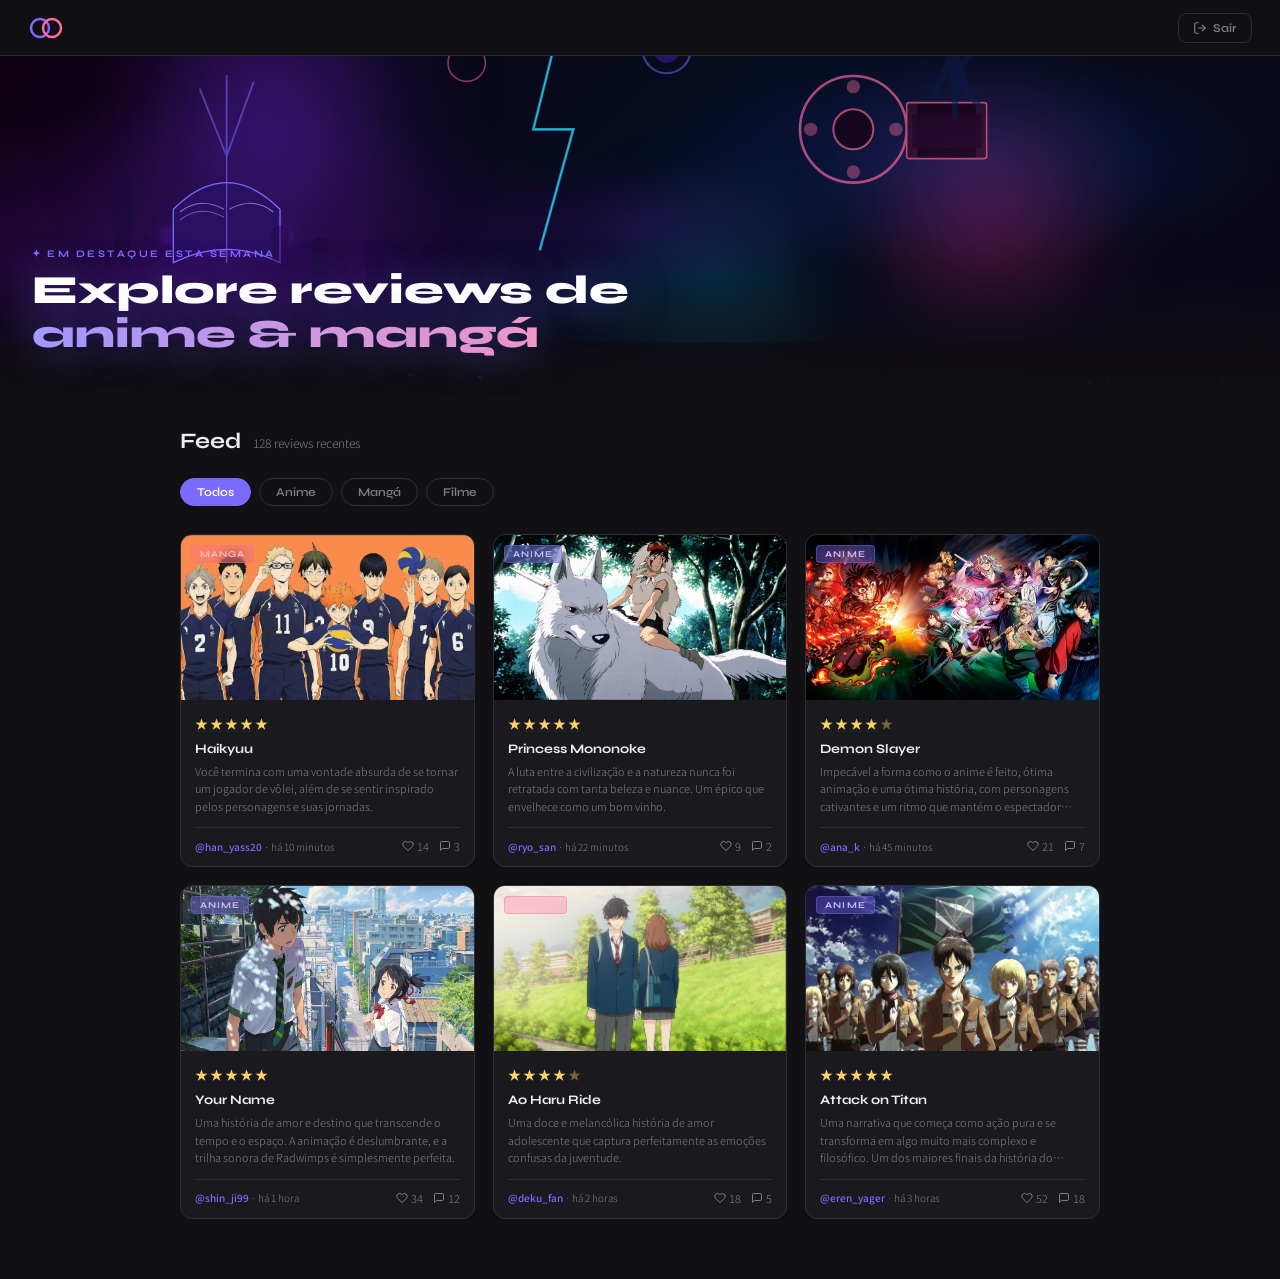
==== index.html @ ebff8fe6 "ajustes na tela home faltando" ====
<!DOCTYPE html>
<html lang="pt-BR">
<head>
  <meta charset="UTF-8">
  <meta name="viewport" content="width=device-width, initial-scale=1.0">
  <title>AniReview — Home</title>
  <link rel="preconnect" href="https://fonts.googleapis.com">
  <link rel="stylesheet" href="https://fonts.googleapis.com/css2?family=Syne:wght@400;600;700;800&family=Noto+Sans+JP:wght@300;400;500&display=swap">
  <link rel="stylesheet" href="styles/index.css">
</head>
<body>

<!-- ══ NAVBAR ══ -->
<nav>
  <a href="index.html" class="nav-logo">
    <!-- Logo inline: dois círculos estilizados -->
    <svg class="logo-icon" viewBox="0 0 36 36" fill="none" xmlns="http://www.w3.org/2000/svg">
      <circle cx="12" cy="18" r="9" stroke="#7c6aff" stroke-width="2.5"/>
      <circle cx="24" cy="18" r="9" stroke="#ff6a9b" stroke-width="2.5"/>
    </svg>
  </a>

  <ul class="nav-links">
    <!-- <li><a href="index.html" class="active">Feed</a></li> -->
    <!-- <li><a href="#">Explorar</a></li>
    <li><a href="#">Rankings</a></li>
    <li><a href="#">Listas</a></li> -->
  </ul>

  <div class="nav-actions">
    <button class="btn-logout" onclick="location.href='login.html'">
      <svg width="14" height="14" viewBox="0 0 24 24" fill="none" stroke="currentColor" stroke-width="2" stroke-linecap="round" stroke-linejoin="round">
        <path d="M9 21H5a2 2 0 0 1-2-2V5a2 2 0 0 1 2-2h4"/>
        <polyline points="16 17 21 12 16 7"/>
        <line x1="21" y1="12" x2="9" y2="12"/>
      </svg>
      Sair
    </button>
  </div>
</nav>

<!-- ══ HERO ══ -->
<section class="hero">
  <div class="hero-bg"></div>

  <!-- Orbes de luz -->
  <div class="hero-orb hero-orb-1"></div>
  <div class="hero-orb hero-orb-2"></div>
  <div class="hero-orb hero-orb-3"></div>

  <!-- Partículas geradas via JS -->
  <div class="hero-particles" id="particles"></div>

  <!-- Cena SVG com silhuetas -->
  <div class="hero-scene">
    <svg viewBox="0 0 960 340" xmlns="http://www.w3.org/2000/svg" preserveAspectRatio="xMidYMax slice">
      <!-- Chão -->
      <rect x="0" y="300" width="960" height="40" fill="#0d0010" opacity="0.6"/>

      <!-- Silhuetas de personagens (simplified) -->
      <!-- Personagem 1 - esquerda -->
      <g opacity="0.6" transform="translate(80, 180)">
        <ellipse cx="12" cy="0" rx="8" ry="10" fill="#1a0a3a"/>
        <rect x="5" y="10" width="14" height="30" rx="3" fill="#1a0a3a"/>
        <rect x="3" y="13" width="6" height="22" rx="2" fill="#1a0a3a"/>
        <rect x="15" y="13" width="6" height="22" rx="2" fill="#1a0a3a"/>
        <rect x="6" y="40" width="7" height="20" rx="2" fill="#1a0a3a"/>
        <rect x="11" y="40" width="7" height="20" rx="2" fill="#1a0a3a"/>
      </g>

      <!-- Livro aberto com aura -->
      <g transform="translate(130, 140)">
        <ellipse cx="40" cy="80" rx="50" ry="15" fill="#7c2bff" opacity="0.15" filter="url(#glow)"/>
        <path d="M0 60 Q40 20 80 60 L80 100 Q40 80 0 100 Z" fill="#2a1060" stroke="#7c6aff" stroke-width="1"/>
        <path d="M40 20 L40 100" stroke="#7c6aff" stroke-width="1" opacity="0.6"/>
        <!-- Páginas -->
        <path d="M5 62 Q20 50 38 60" stroke="#a89fff" stroke-width="0.8" fill="none" opacity="0.7"/>
        <path d="M5 68 Q20 56 38 66" stroke="#a89fff" stroke-width="0.8" fill="none" opacity="0.5"/>
        <path d="M75 62 Q60 50 42 60" stroke="#a89fff" stroke-width="0.8" fill="none" opacity="0.7"/>
        <!-- Aura do livro -->
        <path d="M40 20 L20 -30 M40 20 L60 -35 M40 20 L40 -40" stroke="#7c6aff" stroke-width="1.5" opacity="0.5" stroke-linecap="round"/>
      </g>

      <!-- Relâmpago no centro -->
      <polyline points="420,60 400,140 430,140 405,230" stroke="#00d4ff" stroke-width="2" fill="none" opacity="0.7" stroke-linecap="round"/>
      <polyline points="420,60 400,140 430,140 405,230" stroke="#fff" stroke-width="0.5" fill="none" opacity="0.4" stroke-linecap="round"/>

      <!-- Rolo de filme -->
      <g transform="translate(600, 100)" opacity="0.65">
        <circle cx="40" cy="40" r="40" fill="none" stroke="#ff6a9b" stroke-width="2"/>
        <circle cx="40" cy="40" r="15" fill="#1a0010" stroke="#ff6a9b" stroke-width="1.5"/>
        <circle cx="40" cy="8" r="5" fill="#ff6a9b" opacity="0.6"/>
        <circle cx="40" cy="72" r="5" fill="#ff6a9b" opacity="0.6"/>
        <circle cx="8" cy="40" r="5" fill="#ff6a9b" opacity="0.6"/>
        <circle cx="72" cy="40" r="5" fill="#ff6a9b" opacity="0.6"/>
        <!-- Tira de filme -->
        <rect x="80" y="20" width="60" height="42" rx="2" fill="#1a0010" stroke="#ff6a9b" stroke-width="1.2"/>
        <rect x="80" y="20" width="8" height="42" fill="#ff6a9b" opacity="0.15"/>
        <rect x="132" y="20" width="8" height="42" fill="#ff6a9b" opacity="0.15"/>
        <rect x="84" y="28" width="52" height="26" rx="1" fill="#2a0020" opacity="0.8"/>
      </g>

      <!-- Esferas flutuantes -->
      <circle cx="500" cy="80" r="18" fill="none" stroke="#7c6aff" stroke-width="1.5" opacity="0.5"/>
      <circle cx="500" cy="80" r="10" fill="#7c2bff" opacity="0.3"/>
      <circle cx="560" cy="50" r="10" fill="none" stroke="#00d4ff" stroke-width="1" opacity="0.6"/>
      <circle cx="350" cy="90" r="14" fill="none" stroke="#ff6a9b" stroke-width="1.2" opacity="0.5"/>

      <!-- Personagem pulando (direita) -->
      <g opacity="0.55" transform="translate(700, 80) rotate(-15)">
        <ellipse cx="12" cy="0" rx="7" ry="8" fill="#0a1a4a"/>
        <rect x="6" y="8" width="12" height="26" rx="3" fill="#0a1a4a"/>
        <path d="M6 16 L-6 30" stroke="#0a1a4a" stroke-width="5" stroke-linecap="round"/>
        <path d="M18 16 L28 10" stroke="#0a1a4a" stroke-width="5" stroke-linecap="round"/>
        <path d="M8 34 L2 54" stroke="#0a1a4a" stroke-width="5" stroke-linecap="round"/>
        <path d="M16 34 L22 50" stroke="#0a1a4a" stroke-width="5" stroke-linecap="round"/>
      </g>

      <!-- Grupo silhuetas chão (esquerda) -->
      <g opacity="0.5" transform="translate(200, 220)">
        <!-- 4 figuras pequenas -->
        <g transform="translate(0,0)">
          <circle cx="10" cy="0" r="8" fill="#2a0a4a"/>
          <rect x="4" y="8" width="12" height="28" rx="3" fill="#2a0a4a"/>
          <rect x="5" y="36" width="5" height="18" rx="2" fill="#2a0a4a"/>
          <rect x="10" y="36" width="5" height="18" rx="2" fill="#2a0a4a"/>
        </g>
        <g transform="translate(30, 8)">
          <circle cx="10" cy="0" r="7" fill="#1a0a3a"/>
          <rect x="4" y="7" width="11" height="24" rx="3" fill="#1a0a3a"/>
          <rect x="5" y="31" width="4" height="16" rx="2" fill="#1a0a3a"/>
          <rect x="10" y="31" width="4" height="16" rx="2" fill="#1a0a3a"/>
        </g>
        <g transform="translate(58, -4)">
          <circle cx="10" cy="0" r="9" fill="#2a0a4a"/>
          <rect x="3" y="9" width="14" height="30" rx="3" fill="#2a0a4a"/>
          <rect x="5" y="39" width="5" height="18" rx="2" fill="#2a0a4a"/>
          <rect x="10" y="39" width="5" height="18" rx="2" fill="#2a0a4a"/>
        </g>
        <g transform="translate(90, 6)">
          <circle cx="9" cy="0" r="7" fill="#1a0a3a"/>
          <rect x="3" y="7" width="11" height="24" rx="3" fill="#1a0a3a"/>
          <rect x="4" y="31" width="4" height="15" rx="2" fill="#1a0a3a"/>
          <rect x="9" y="31" width="4" height="15" rx="2" fill="#1a0a3a"/>
        </g>
      </g>

      <!-- Filtros SVG -->
      <defs>
        <filter id="glow" x="-50%" y="-50%" width="200%" height="200%">
          <feGaussianBlur stdDeviation="8" result="blur"/>
          <feMerge><feMergeNode in="blur"/><feMergeNode in="SourceGraphic"/></feMerge>
        </filter>
      </defs>
    </svg>
  </div>

  <!-- Texto hero -->
  <div class="hero-content">
    <p class="hero-eyebrow">✦ Em destaque esta semana</p>
    <h2 class="hero-title">Explore reviews de<br><span>anime & mangá</span></h2>
  </div>
</section>

<!-- ══ MAIN ══ -->
<main>
  <div class="section-header">
    <h2 class="section-title">Feed</h2>
    <span class="section-count">128 reviews recentes</span>
  </div>

  <div class="filters">
    <button class="filter-btn active" data-filter="all">Todos</button>
    <button class="filter-btn" data-filter="anime">Anime</button>
    <button class="filter-btn" data-filter="manga">Mangá</button>
    <button class="filter-btn" data-filter="filme">Filme</button>
  </div>

  <div class="feed-grid" id="feed-grid">
    <!-- Cards gerados via JS -->
  </div>
</main>

<script>
  /* ── Partículas no hero ── */
  const container = document.getElementById('particles');
  for (let i = 0; i < 30; i++) {
    const p = document.createElement('div');
    p.className = 'particle';
    p.style.cssText = `
      left: ${Math.random() * 100}%;
      bottom: ${Math.random() * 20}px;
      animation-duration: ${4 + Math.random() * 8}s;
      animation-delay: ${Math.random() * 6}s;
      opacity: ${0.3 + Math.random() * 0.5};
      width: ${1 + Math.random() * 2}px;
      height: ${1 + Math.random() * 2}px;
    `;
    container.appendChild(p);
  }

  /* ── Dados mockados ── */
  const reviews = [
    {
      title: "Haikyuu",
      badge: "manga",
      stars: 5,
      excerpt: "Você termina com uma vontade absurda de se tornar um jogador de vôlei, além de se sentir inspirado pelos personagens e suas jornadas.",
      user: "@han_yass20",
      time: "há 10 minutos",
      likes: 14,
      comments: 3,
      img: "./images/haikyuu.jpg"
    },
    {
      title: "Princess Mononoke",
      badge: "anime",
      stars: 5,
      excerpt: "A luta entre a civilização e a natureza nunca foi retratada com tanta beleza e nuance. Um épico que envelhece como um bom vinho.",
      user: "@ryo_san",
      time: "há 22 minutos",
      likes: 9,
      comments: 2,
      img: "./images/princesa.jpg"
    },
    {
      title: "Demon Slayer",
      badge: "anime",
      stars: 4,
      excerpt: "Impecável a forma como o anime é feito, ótima animação e uma ótima história, com personagens cativantes e um ritmo que mantém o espectador preso do início ao fim.",
      user: "@ana_k",
      time: "há 45 minutos",
      likes: 21,
      comments: 7,
      img: "./images/demon_slayer.jpg"
    },
    {
      title: "Your Name",
      badge: "anime",
      stars: 5,
      excerpt: "Uma história de amor e destino que transcende o tempo e o espaço. A animação é deslumbrante, e a trilha sonora de Radwimps é simplesmente perfeita.",
      user: "@shin_ji99",
      time: "há 1 hora",
      likes: 34,
      comments: 12,
      img: "./images/you_name.jpg"
    },
    {
      title: "Ao Haru Ride",
      badge: "manga",
      stars: 4,
      excerpt: "Uma doce e melancólica história de amor adolescente que captura perfeitamente as emoções confusas da juventude.",
      user: "@deku_fan",
      time: "há 2 horas",
      likes: 18,
      comments: 5,
      img: "./images/haru_ride.jpg"
    },
    {
      title: "Attack on Titan",
      badge: "anime",
      stars: 5,
      excerpt: "Uma narrativa que começa como ação pura e se transforma em algo muito mais complexo e filosófico. Um dos maiores finais da história do anime.",
      user: "@eren_yager",
      time: "há 3 horas",
      likes: 52,
      comments: 18,
      img: "./images/aot.jpg"
    }
  ];

  /* ── Renderizar cards ── */
  function renderStars(count) {
    return Array.from({ length: 5 }, (_, i) =>
      `<span class="star${i >= count ? ' half' : ''}">★</span>`
    ).join('');
  }

  function renderCards(data) {
    const grid = document.getElementById('feed-grid');
    grid.innerHTML = data.map(r => `
      <article class="card" data-cat="${r.badge}">
        <div class="card-thumb">
          <img src="${r.img}" alt="${r.title}" loading="lazy">
          <span class="card-badge ${r.badge}">${r.badge}</span>
        </div>
        <div class="card-body">
          <div class="stars">${renderStars(r.stars)}</div>
          <h3 class="card-title">${r.title}</h3>
          <p class="card-excerpt">${r.excerpt}</p>
          <div class="card-footer">
            <span class="card-user"><strong>${r.user}</strong> · ${r.time}</span>
            <div class="card-stats">
              <span class="stat like">
                <svg viewBox="0 0 24 24" fill="none" stroke="currentColor" stroke-width="2" stroke-linecap="round" stroke-linejoin="round"><path d="M20.84 4.61a5.5 5.5 0 0 0-7.78 0L12 5.67l-1.06-1.06a5.5 5.5 0 0 0-7.78 7.78l1.06 1.06L12 21.23l7.78-7.78 1.06-1.06a5.5 5.5 0 0 0 0-7.78z"/></svg>
                ${r.likes}
              </span>
              <span class="stat comment">
                <svg viewBox="0 0 24 24" fill="none" stroke="currentColor" stroke-width="2" stroke-linecap="round" stroke-linejoin="round"><path d="M21 15a2 2 0 0 1-2 2H7l-4 4V5a2 2 0 0 1 2-2h14a2 2 0 0 1 2 2z"/></svg>
                ${r.comments}
              </span>
            </div>
          </div>
        </div>
      </article>
    `).join('');
  }

  renderCards(reviews);

  /* ── Filtros ── */
  document.querySelectorAll('.filter-btn').forEach(btn => {
    btn.addEventListener('click', () => {
      document.querySelectorAll('.filter-btn').forEach(b => b.classList.remove('active'));
      btn.classList.add('active');

      const filter = btn.dataset.filter;
      const filtered = filter === 'all' ? reviews : reviews.filter(r => r.badge === filter);
      renderCards(filtered);
    });
  });
</script>

</body>
</html>
---- styles/index.css ----
@import url('https://fonts.googleapis.com/css2?family=Syne:wght@400;600;700;800&family=Noto+Sans+JP:wght@300;400;500&display=swap');

*, *::before, *::after { box-sizing: border-box; margin: 0; padding: 0; }

:root {
  --bg: #111113;
  --surface: #1a1a1e;
  --surface2: #222228;
  --border: #2e2e38;
  --text: #eeedf0;
  --text-muted: #7e7d8a;
  --accent: #7c6aff;
  --accent2: #ff6a9b;
  --tag-anime: #7c6aff22;
  --tag-anime-text: #a89fff;
  --tag-manga: #ff6a9b22;
  --tag-manga-text: #ff9ec0;
  --radius: 12px;
}

html { scroll-behavior: smooth; }

body {
  background: var(--bg);
  color: var(--text);
  font-family: 'Noto Sans JP', sans-serif;
  font-weight: 300;
  min-height: 100vh;
}

/* ── SCROLLBAR ── */
::-webkit-scrollbar { width: 6px; }
::-webkit-scrollbar-track { background: var(--bg); }
::-webkit-scrollbar-thumb { background: var(--border); border-radius: 3px; }

/* ══════════════════════════════
   NAVBAR
══════════════════════════════ */
nav {
  position: sticky;
  top: 0;
  z-index: 100;
  display: flex;
  align-items: center;
  justify-content: space-between;
  padding: 0 28px;
  height: 56px;
  background: rgba(17,17,19,0.88);
  backdrop-filter: blur(14px);
  border-bottom: 1px solid var(--border);
}

.nav-logo {
  display: flex;
  align-items: center;
  gap: 10px;
  text-decoration: none;
}

.logo-icon {
  width: 36px;
  height: 36px;
}

.nav-links {
  display: flex;
  gap: 4px;
  list-style: none;
}

.nav-links a {
  font-family: 'Syne', sans-serif;
  font-size: 13px;
  font-weight: 600;
  color: var(--text-muted);
  text-decoration: none;
  padding: 6px 14px;
  border-radius: 6px;
  transition: color .2s, background .2s;
}

.nav-links a:hover,
.nav-links a.active { color: var(--text); background: var(--surface2); }

.nav-actions {
  display: flex;
  align-items: center;
  gap: 10px;
}

.btn-logout {
  display: flex;
  align-items: center;
  gap: 6px;
  background: none;
  border: 1px solid var(--border);
  color: var(--text-muted);
  font-family: 'Syne', sans-serif;
  font-size: 12px;
  font-weight: 600;
  padding: 7px 14px;
  border-radius: 8px;
  cursor: pointer;
  transition: border-color .2s, color .2s;
}

.btn-logout:hover { border-color: var(--accent2); color: var(--accent2); }

/* ══════════════════════════════
   HERO BANNER
══════════════════════════════ */
.hero {
  position: relative;
  width: 100%;
  height: 340px;
  overflow: hidden;
  animation: fadeIn .7s ease both;
}

.hero-bg {
  position: absolute;
  inset: 0;
  background:
    radial-gradient(ellipse 55% 80% at 15% 60%, #2a0a4a 0%, transparent 60%),
    radial-gradient(ellipse 45% 60% at 75% 30%, #0a1a4a 0%, transparent 55%),
    radial-gradient(ellipse 30% 40% at 50% 50%, #1a0a3a 0%, transparent 50%),
    linear-gradient(135deg, #0d0010 0%, #060d20 50%, #0a0614 100%);
}

/* Orbes animados */
.hero-orb {
  position: absolute;
  border-radius: 50%;
  filter: blur(60px);
  animation: orbFloat 8s ease-in-out infinite alternate;
  pointer-events: none;
}

.hero-orb-1 {
  width: 280px; height: 280px;
  background: radial-gradient(circle, #7c2bffaa, transparent 70%);
  top: -80px; left: 10%;
  animation-delay: 0s;
}

.hero-orb-2 {
  width: 200px; height: 200px;
  background: radial-gradient(circle, #ff2b8faa, transparent 70%);
  top: 60px; right: 15%;
  animation-delay: -3s;
}

.hero-orb-3 {
  width: 150px; height: 150px;
  background: radial-gradient(circle, #00d4ffaa, transparent 70%);
  bottom: 20px; left: 50%;
  animation-delay: -5s;
}

@keyframes orbFloat {
  from { transform: translate(0, 0) scale(1); }
  to   { transform: translate(30px, -20px) scale(1.15); }
}

/* Cena SVG */
.hero-scene {
  position: absolute;
  inset: 0;
  display: flex;
  align-items: flex-end;
  justify-content: center;
}

.hero-scene svg {
  width: 100%;
  height: 100%;
}

/* Partículas */
.hero-particles {
  position: absolute;
  inset: 0;
  pointer-events: none;
}

.particle {
  position: absolute;
  width: 2px; height: 2px;
  background: #fff;
  border-radius: 50%;
  opacity: 0;
  animation: particleFly linear infinite;
}

@keyframes particleFly {
  0%   { opacity: 0; transform: translateY(0); }
  10%  { opacity: .7; }
  90%  { opacity: .4; }
  100% { opacity: 0; transform: translateY(-340px); }
}

/* Gradient overlay */
.hero::after {
  content: '';
  position: absolute;
  bottom: 0; left: 0; right: 0;
  height: 120px;
  background: linear-gradient(to top, var(--bg), transparent);
  pointer-events: none;
}

/* Texto no hero */
.hero-content {
  position: absolute;
  bottom: 40px;
  left: 32px;
  z-index: 2;
}

.hero-eyebrow {
  font-family: 'Syne', sans-serif;
  font-size: 10px;
  font-weight: 700;
  letter-spacing: .25em;
  text-transform: uppercase;
  color: var(--accent);
  margin-bottom: 8px;
}

.hero-title {
  font-family: 'Syne', sans-serif;
  font-size: clamp(26px, 4vw, 40px);
  font-weight: 800;
  line-height: 1.1;
  color: #fff;
  text-shadow: 0 2px 40px rgba(124,106,255,.5);
}

.hero-title span {
  background: linear-gradient(90deg, #a89fff, #ff9ec0);
  -webkit-background-clip: text;
  -webkit-text-fill-color: transparent;
}

/* ══════════════════════════════
   MAIN CONTENT
══════════════════════════════ */
main {
  max-width: 960px;
  margin: 0 auto;
  padding: 32px 20px 60px;
}

/* Seção header */
.section-header {
  display: flex;
  align-items: baseline;
  gap: 12px;
  margin-bottom: 24px;
}

.section-title {
  font-family: 'Syne', sans-serif;
  font-size: 22px;
  font-weight: 700;
}

.section-count {
  font-size: 12px;
  color: var(--text-muted);
}

/* Filtros */
.filters {
  display: flex;
  gap: 8px;
  margin-bottom: 28px;
  flex-wrap: wrap;
}

.filter-btn {
  font-family: 'Syne', sans-serif;
  font-size: 12px;
  font-weight: 600;
  padding: 6px 16px;
  border-radius: 20px;
  border: 1px solid var(--border);
  background: none;
  color: var(--text-muted);
  cursor: pointer;
  transition: all .2s;
}

.filter-btn:hover { border-color: var(--accent); color: var(--accent); }
.filter-btn.active { background: var(--accent); border-color: var(--accent); color: #fff; }

/* ══════════════════════════════
   GRID DE CARDS
══════════════════════════════ */
.feed-grid {
  display: grid;
  grid-template-columns: repeat(3, 1fr);
  gap: 18px;
}

/* Card */
.card {
  background: var(--surface);
  border: 1px solid var(--border);
  border-radius: var(--radius);
  overflow: hidden;
  cursor: pointer;
  transition: transform .25s cubic-bezier(.22,1,.36,1), border-color .2s, box-shadow .25s;
  animation: fadeUp .5s cubic-bezier(.22,1,.36,1) both;
}

.card:hover {
  transform: translateY(-4px);
  border-color: var(--accent);
  box-shadow: 0 12px 40px rgba(124,106,255,.18);
}

.card:nth-child(1) { animation-delay: .05s; }
.card:nth-child(2) { animation-delay: .10s; }
.card:nth-child(3) { animation-delay: .15s; }
.card:nth-child(4) { animation-delay: .20s; }
.card:nth-child(5) { animation-delay: .25s; }
.card:nth-child(6) { animation-delay: .30s; }

@keyframes fadeUp {
  from { opacity: 0; transform: translateY(20px); }
  to   { opacity: 1; transform: translateY(0); }
}

/* Thumbnail */
.card-thumb {
  position: relative;
  width: 100%;
  aspect-ratio: 16/9;
  overflow: hidden;
  background: var(--surface2);
}

.card-thumb img {
  width: 100%;
  height: 100%;
  object-fit: cover;
  transition: transform .4s cubic-bezier(.22,1,.36,1);
  display: block;
}

.card:hover .card-thumb img { transform: scale(1.06); }

/* Badge */
.card-badge {
  position: absolute;
  top: 10px;
  left: 10px;
  font-family: 'Syne', sans-serif;
  font-size: 9px;
  font-weight: 700;
  letter-spacing: .12em;
  text-transform: uppercase;
  padding: 3px 8px;
  border-radius: 4px;
  backdrop-filter: blur(8px);
}

.card-badge.anime {
  background: rgba(124,106,255,.35);
  color: #c4baff;
  border: 1px solid rgba(124,106,255,.4);
}

.card-badge.manga {
  background: rgba(255,106,155,.3);
  color: #ffb8d0;
  border: 1px solid rgba(255,106,155,.4);
}

/* Corpo */
.card-body {
  padding: 14px 14px 12px;
}

/* Estrelas */
.stars {
  display: flex;
  gap: 2px;
  margin-bottom: 8px;
}

.star {
  font-size: 13px;
  color: #ffd166;
}

.star.half { opacity: .4; }

/* Título */
.card-title {
  font-family: 'Syne', sans-serif;
  font-size: 13px;
  font-weight: 700;
  color: var(--text);
  margin-bottom: 6px;
  white-space: nowrap;
  overflow: hidden;
  text-overflow: ellipsis;
}

/* Resumo */
.card-excerpt {
  font-size: 11px;
  line-height: 1.6;
  color: var(--text-muted);
  display: -webkit-box;
  -webkit-line-clamp: 3;
  -webkit-box-orient: vertical;
  overflow: hidden;
  margin-bottom: 12px;
}

/* Footer do card */
.card-footer {
  display: flex;
  align-items: center;
  justify-content: space-between;
  padding-top: 10px;
  border-top: 1px solid var(--border);
}

.card-user {
  font-size: 10px;
  color: var(--text-muted);
}

.card-user strong {
  color: var(--accent);
  font-weight: 500;
}

.card-stats {
  display: flex;
  gap: 10px;
}

.stat {
  display: flex;
  align-items: center;
  gap: 3px;
  font-size: 11px;
  color: var(--text-muted);
}

.stat svg { width: 12px; height: 12px; }

.stat.like:hover    { color: var(--accent2); }
.stat.comment:hover { color: var(--accent); }

/* ══════════════════════════════
   ANIMAÇÕES GERAIS
══════════════════════════════ */
@keyframes fadeIn {
  from { opacity: 0; }
  to   { opacity: 1; }
}

/* ── Responsivo ── */
@media (max-width: 680px) {
  .feed-grid { grid-template-columns: repeat(2, 1fr); }
  .nav-links  { display: none; }
}

@media (max-width: 420px) {
  .feed-grid { grid-template-columns: 1fr; }
}
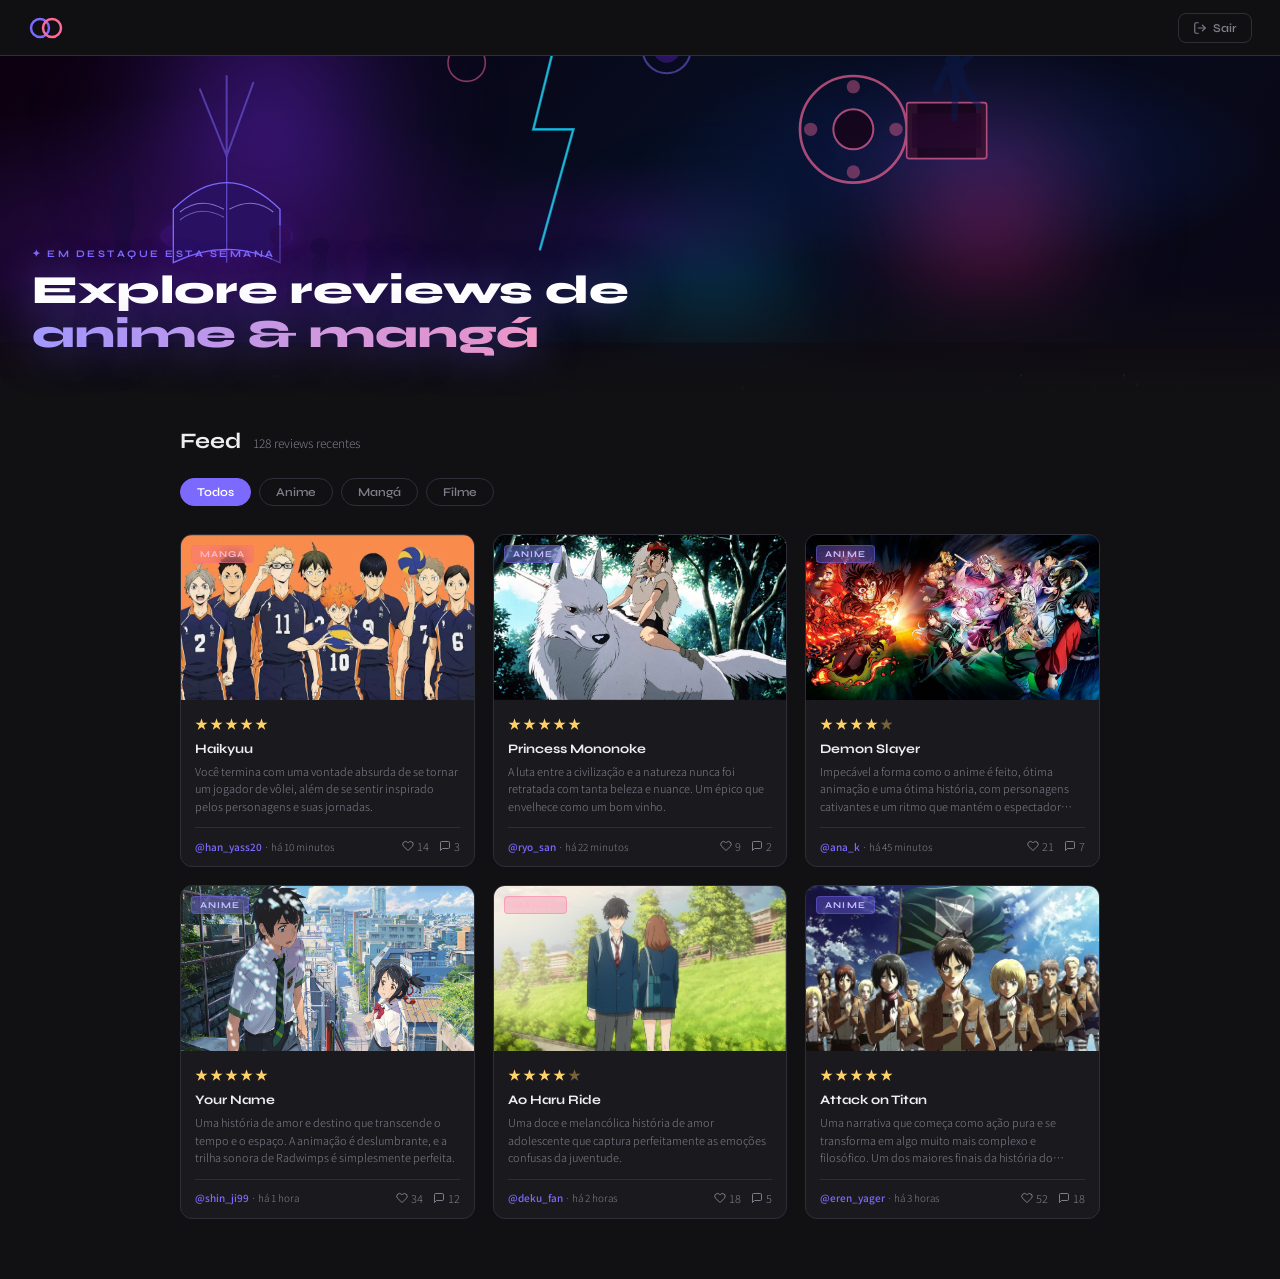
==== commit c5029eaf: "style: mudança no estilo no navegador!" ====
--- a/index.html
+++ b/index.html
@@ -3,7 +3,8 @@
 <head>
   <meta charset="UTF-8">
   <meta name="viewport" content="width=device-width, initial-scale=1.0">
-  <title>AniReview — Home</title>
+  <title>
+    NerdHub — Home</title>
   <link rel="preconnect" href="https://fonts.googleapis.com">
   <link rel="stylesheet" href="https://fonts.googleapis.com/css2?family=Syne:wght@400;600;700;800&family=Noto+Sans+JP:wght@300;400;500&display=swap">
   <link rel="stylesheet" href="styles/index.css">
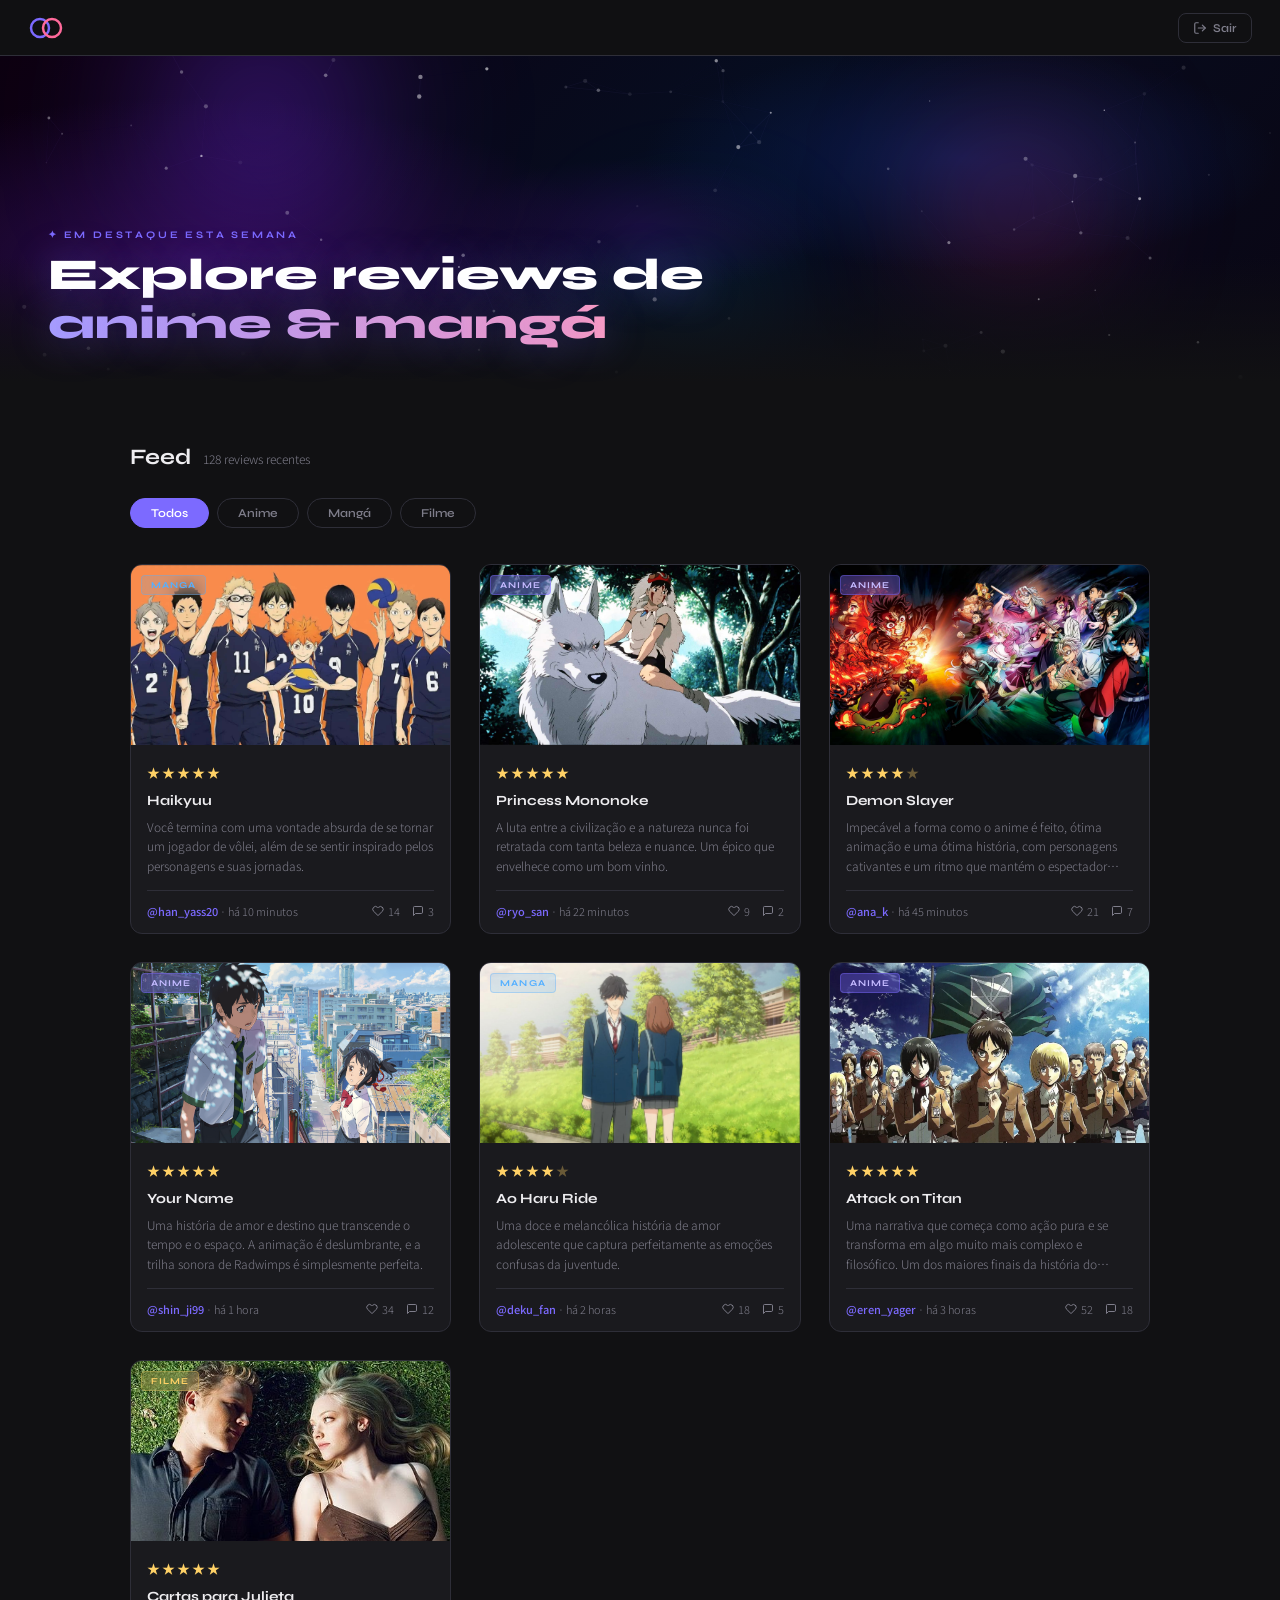
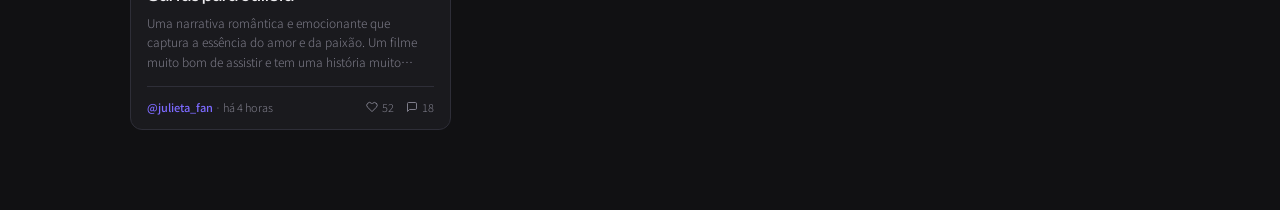
==== commit 7a5512ec: "style: hero atualizado" ====
--- a/index.html
+++ b/index.html
@@ -3,8 +3,7 @@
 <head>
   <meta charset="UTF-8">
   <meta name="viewport" content="width=device-width, initial-scale=1.0">
-  <title>
-    NerdHub — Home</title>
+  <title>NerdHub — Home</title>
   <link rel="preconnect" href="https://fonts.googleapis.com">
   <link rel="stylesheet" href="https://fonts.googleapis.com/css2?family=Syne:wght@400;600;700;800&family=Noto+Sans+JP:wght@300;400;500&display=swap">
   <link rel="stylesheet" href="styles/index.css">
@@ -14,19 +13,13 @@
 <!-- ══ NAVBAR ══ -->
 <nav>
   <a href="index.html" class="nav-logo">
-    <!-- Logo inline: dois círculos estilizados -->
     <svg class="logo-icon" viewBox="0 0 36 36" fill="none" xmlns="http://www.w3.org/2000/svg">
       <circle cx="12" cy="18" r="9" stroke="#7c6aff" stroke-width="2.5"/>
       <circle cx="24" cy="18" r="9" stroke="#ff6a9b" stroke-width="2.5"/>
     </svg>
   </a>
 
-  <ul class="nav-links">
-    <!-- <li><a href="index.html" class="active">Feed</a></li> -->
-    <!-- <li><a href="#">Explorar</a></li>
-    <li><a href="#">Rankings</a></li>
-    <li><a href="#">Listas</a></li> -->
-  </ul>
+  <ul class="nav-links"></ul>
 
   <div class="nav-actions">
     <button class="btn-logout" onclick="location.href='login.html'">
@@ -49,118 +42,17 @@
   <div class="hero-orb hero-orb-2"></div>
   <div class="hero-orb hero-orb-3"></div>
 
-  <!-- Partículas geradas via JS -->
-  <div class="hero-particles" id="particles"></div>
-
-  <!-- Cena SVG com silhuetas -->
-  <div class="hero-scene">
-    <svg viewBox="0 0 960 340" xmlns="http://www.w3.org/2000/svg" preserveAspectRatio="xMidYMax slice">
-      <!-- Chão -->
-      <rect x="0" y="300" width="960" height="40" fill="#0d0010" opacity="0.6"/>
-
-      <!-- Silhuetas de personagens (simplified) -->
-      <!-- Personagem 1 - esquerda -->
-      <g opacity="0.6" transform="translate(80, 180)">
-        <ellipse cx="12" cy="0" rx="8" ry="10" fill="#1a0a3a"/>
-        <rect x="5" y="10" width="14" height="30" rx="3" fill="#1a0a3a"/>
-        <rect x="3" y="13" width="6" height="22" rx="2" fill="#1a0a3a"/>
-        <rect x="15" y="13" width="6" height="22" rx="2" fill="#1a0a3a"/>
-        <rect x="6" y="40" width="7" height="20" rx="2" fill="#1a0a3a"/>
-        <rect x="11" y="40" width="7" height="20" rx="2" fill="#1a0a3a"/>
-      </g>
-
-      <!-- Livro aberto com aura -->
-      <g transform="translate(130, 140)">
-        <ellipse cx="40" cy="80" rx="50" ry="15" fill="#7c2bff" opacity="0.15" filter="url(#glow)"/>
-        <path d="M0 60 Q40 20 80 60 L80 100 Q40 80 0 100 Z" fill="#2a1060" stroke="#7c6aff" stroke-width="1"/>
-        <path d="M40 20 L40 100" stroke="#7c6aff" stroke-width="1" opacity="0.6"/>
-        <!-- Páginas -->
-        <path d="M5 62 Q20 50 38 60" stroke="#a89fff" stroke-width="0.8" fill="none" opacity="0.7"/>
-        <path d="M5 68 Q20 56 38 66" stroke="#a89fff" stroke-width="0.8" fill="none" opacity="0.5"/>
-        <path d="M75 62 Q60 50 42 60" stroke="#a89fff" stroke-width="0.8" fill="none" opacity="0.7"/>
-        <!-- Aura do livro -->
-        <path d="M40 20 L20 -30 M40 20 L60 -35 M40 20 L40 -40" stroke="#7c6aff" stroke-width="1.5" opacity="0.5" stroke-linecap="round"/>
-      </g>
-
-      <!-- Relâmpago no centro -->
-      <polyline points="420,60 400,140 430,140 405,230" stroke="#00d4ff" stroke-width="2" fill="none" opacity="0.7" stroke-linecap="round"/>
-      <polyline points="420,60 400,140 430,140 405,230" stroke="#fff" stroke-width="0.5" fill="none" opacity="0.4" stroke-linecap="round"/>
-
-      <!-- Rolo de filme -->
-      <g transform="translate(600, 100)" opacity="0.65">
-        <circle cx="40" cy="40" r="40" fill="none" stroke="#ff6a9b" stroke-width="2"/>
-        <circle cx="40" cy="40" r="15" fill="#1a0010" stroke="#ff6a9b" stroke-width="1.5"/>
-        <circle cx="40" cy="8" r="5" fill="#ff6a9b" opacity="0.6"/>
-        <circle cx="40" cy="72" r="5" fill="#ff6a9b" opacity="0.6"/>
-        <circle cx="8" cy="40" r="5" fill="#ff6a9b" opacity="0.6"/>
-        <circle cx="72" cy="40" r="5" fill="#ff6a9b" opacity="0.6"/>
-        <!-- Tira de filme -->
-        <rect x="80" y="20" width="60" height="42" rx="2" fill="#1a0010" stroke="#ff6a9b" stroke-width="1.2"/>
-        <rect x="80" y="20" width="8" height="42" fill="#ff6a9b" opacity="0.15"/>
-        <rect x="132" y="20" width="8" height="42" fill="#ff6a9b" opacity="0.15"/>
-        <rect x="84" y="28" width="52" height="26" rx="1" fill="#2a0020" opacity="0.8"/>
-      </g>
-
-      <!-- Esferas flutuantes -->
-      <circle cx="500" cy="80" r="18" fill="none" stroke="#7c6aff" stroke-width="1.5" opacity="0.5"/>
-      <circle cx="500" cy="80" r="10" fill="#7c2bff" opacity="0.3"/>
-      <circle cx="560" cy="50" r="10" fill="none" stroke="#00d4ff" stroke-width="1" opacity="0.6"/>
-      <circle cx="350" cy="90" r="14" fill="none" stroke="#ff6a9b" stroke-width="1.2" opacity="0.5"/>
-
-      <!-- Personagem pulando (direita) -->
-      <g opacity="0.55" transform="translate(700, 80) rotate(-15)">
-        <ellipse cx="12" cy="0" rx="7" ry="8" fill="#0a1a4a"/>
-        <rect x="6" y="8" width="12" height="26" rx="3" fill="#0a1a4a"/>
-        <path d="M6 16 L-6 30" stroke="#0a1a4a" stroke-width="5" stroke-linecap="round"/>
-        <path d="M18 16 L28 10" stroke="#0a1a4a" stroke-width="5" stroke-linecap="round"/>
-        <path d="M8 34 L2 54" stroke="#0a1a4a" stroke-width="5" stroke-linecap="round"/>
-        <path d="M16 34 L22 50" stroke="#0a1a4a" stroke-width="5" stroke-linecap="round"/>
-      </g>
-
-      <!-- Grupo silhuetas chão (esquerda) -->
-      <g opacity="0.5" transform="translate(200, 220)">
-        <!-- 4 figuras pequenas -->
-        <g transform="translate(0,0)">
-          <circle cx="10" cy="0" r="8" fill="#2a0a4a"/>
-          <rect x="4" y="8" width="12" height="28" rx="3" fill="#2a0a4a"/>
-          <rect x="5" y="36" width="5" height="18" rx="2" fill="#2a0a4a"/>
-          <rect x="10" y="36" width="5" height="18" rx="2" fill="#2a0a4a"/>
-        </g>
-        <g transform="translate(30, 8)">
-          <circle cx="10" cy="0" r="7" fill="#1a0a3a"/>
-          <rect x="4" y="7" width="11" height="24" rx="3" fill="#1a0a3a"/>
-          <rect x="5" y="31" width="4" height="16" rx="2" fill="#1a0a3a"/>
-          <rect x="10" y="31" width="4" height="16" rx="2" fill="#1a0a3a"/>
-        </g>
-        <g transform="translate(58, -4)">
-          <circle cx="10" cy="0" r="9" fill="#2a0a4a"/>
-          <rect x="3" y="9" width="14" height="30" rx="3" fill="#2a0a4a"/>
-          <rect x="5" y="39" width="5" height="18" rx="2" fill="#2a0a4a"/>
-          <rect x="10" y="39" width="5" height="18" rx="2" fill="#2a0a4a"/>
-        </g>
-        <g transform="translate(90, 6)">
-          <circle cx="9" cy="0" r="7" fill="#1a0a3a"/>
-          <rect x="3" y="7" width="11" height="24" rx="3" fill="#1a0a3a"/>
-          <rect x="4" y="31" width="4" height="15" rx="2" fill="#1a0a3a"/>
-          <rect x="9" y="31" width="4" height="15" rx="2" fill="#1a0a3a"/>
-        </g>
-      </g>
-
-      <!-- Filtros SVG -->
-      <defs>
-        <filter id="glow" x="-50%" y="-50%" width="200%" height="200%">
-          <feGaussianBlur stdDeviation="8" result="blur"/>
-          <feMerge><feMergeNode in="blur"/><feMergeNode in="SourceGraphic"/></feMerge>
-        </filter>
-      </defs>
-    </svg>
-  </div>
+  <!-- Pontos flutuantes gerados via JS -->
+  <canvas class="hero-dots" id="hero-canvas"></canvas>
 
   <!-- Texto hero -->
   <div class="hero-content">
     <p class="hero-eyebrow">✦ Em destaque esta semana</p>
     <h2 class="hero-title">Explore reviews de<br><span>anime & mangá</span></h2>
   </div>
+
+  <!-- Gradiente de saída -->
+  <div class="hero-fade"></div>
 </section>
 
 <!-- ══ MAIN ══ -->
@@ -177,150 +69,10 @@
     <button class="filter-btn" data-filter="filme">Filme</button>
   </div>
 
-  <div class="feed-grid" id="feed-grid">
-    <!-- Cards gerados via JS -->
-  </div>
+  <div class="feed-grid" id="feed-grid"></div>
 </main>
 
-<script>
-  /* ── Partículas no hero ── */
-  const container = document.getElementById('particles');
-  for (let i = 0; i < 30; i++) {
-    const p = document.createElement('div');
-    p.className = 'particle';
-    p.style.cssText = `
-      left: ${Math.random() * 100}%;
-      bottom: ${Math.random() * 20}px;
-      animation-duration: ${4 + Math.random() * 8}s;
-      animation-delay: ${Math.random() * 6}s;
-      opacity: ${0.3 + Math.random() * 0.5};
-      width: ${1 + Math.random() * 2}px;
-      height: ${1 + Math.random() * 2}px;
-    `;
-    container.appendChild(p);
-  }
-
-  /* ── Dados mockados ── */
-  const reviews = [
-    {
-      title: "Haikyuu",
-      badge: "manga",
-      stars: 5,
-      excerpt: "Você termina com uma vontade absurda de se tornar um jogador de vôlei, além de se sentir inspirado pelos personagens e suas jornadas.",
-      user: "@han_yass20",
-      time: "há 10 minutos",
-      likes: 14,
-      comments: 3,
-      img: "./images/haikyuu.jpg"
-    },
-    {
-      title: "Princess Mononoke",
-      badge: "anime",
-      stars: 5,
-      excerpt: "A luta entre a civilização e a natureza nunca foi retratada com tanta beleza e nuance. Um épico que envelhece como um bom vinho.",
-      user: "@ryo_san",
-      time: "há 22 minutos",
-      likes: 9,
-      comments: 2,
-      img: "./images/princesa.jpg"
-    },
-    {
-      title: "Demon Slayer",
-      badge: "anime",
-      stars: 4,
-      excerpt: "Impecável a forma como o anime é feito, ótima animação e uma ótima história, com personagens cativantes e um ritmo que mantém o espectador preso do início ao fim.",
-      user: "@ana_k",
-      time: "há 45 minutos",
-      likes: 21,
-      comments: 7,
-      img: "./images/demon_slayer.jpg"
-    },
-    {
-      title: "Your Name",
-      badge: "anime",
-      stars: 5,
-      excerpt: "Uma história de amor e destino que transcende o tempo e o espaço. A animação é deslumbrante, e a trilha sonora de Radwimps é simplesmente perfeita.",
-      user: "@shin_ji99",
-      time: "há 1 hora",
-      likes: 34,
-      comments: 12,
-      img: "./images/you_name.jpg"
-    },
-    {
-      title: "Ao Haru Ride",
-      badge: "manga",
-      stars: 4,
-      excerpt: "Uma doce e melancólica história de amor adolescente que captura perfeitamente as emoções confusas da juventude.",
-      user: "@deku_fan",
-      time: "há 2 horas",
-      likes: 18,
-      comments: 5,
-      img: "./images/haru_ride.jpg"
-    },
-    {
-      title: "Attack on Titan",
-      badge: "anime",
-      stars: 5,
-      excerpt: "Uma narrativa que começa como ação pura e se transforma em algo muito mais complexo e filosófico. Um dos maiores finais da história do anime.",
-      user: "@eren_yager",
-      time: "há 3 horas",
-      likes: 52,
-      comments: 18,
-      img: "./images/aot.jpg"
-    }
-  ];
-
-  /* ── Renderizar cards ── */
-  function renderStars(count) {
-    return Array.from({ length: 5 }, (_, i) =>
-      `<span class="star${i >= count ? ' half' : ''}">★</span>`
-    ).join('');
-  }
-
-  function renderCards(data) {
-    const grid = document.getElementById('feed-grid');
-    grid.innerHTML = data.map(r => `
-      <article class="card" data-cat="${r.badge}">
-        <div class="card-thumb">
-          <img src="${r.img}" alt="${r.title}" loading="lazy">
-          <span class="card-badge ${r.badge}">${r.badge}</span>
-        </div>
-        <div class="card-body">
-          <div class="stars">${renderStars(r.stars)}</div>
-          <h3 class="card-title">${r.title}</h3>
-          <p class="card-excerpt">${r.excerpt}</p>
-          <div class="card-footer">
-            <span class="card-user"><strong>${r.user}</strong> · ${r.time}</span>
-            <div class="card-stats">
-              <span class="stat like">
-                <svg viewBox="0 0 24 24" fill="none" stroke="currentColor" stroke-width="2" stroke-linecap="round" stroke-linejoin="round"><path d="M20.84 4.61a5.5 5.5 0 0 0-7.78 0L12 5.67l-1.06-1.06a5.5 5.5 0 0 0-7.78 7.78l1.06 1.06L12 21.23l7.78-7.78 1.06-1.06a5.5 5.5 0 0 0 0-7.78z"/></svg>
-                ${r.likes}
-              </span>
-              <span class="stat comment">
-                <svg viewBox="0 0 24 24" fill="none" stroke="currentColor" stroke-width="2" stroke-linecap="round" stroke-linejoin="round"><path d="M21 15a2 2 0 0 1-2 2H7l-4 4V5a2 2 0 0 1 2-2h14a2 2 0 0 1 2 2z"/></svg>
-                ${r.comments}
-              </span>
-            </div>
-          </div>
-        </div>
-      </article>
-    `).join('');
-  }
-
-  renderCards(reviews);
-
-  /* ── Filtros ── */
-  document.querySelectorAll('.filter-btn').forEach(btn => {
-    btn.addEventListener('click', () => {
-      document.querySelectorAll('.filter-btn').forEach(b => b.classList.remove('active'));
-      btn.classList.add('active');
-
-      const filter = btn.dataset.filter;
-      const filtered = filter === 'all' ? reviews : reviews.filter(r => r.badge === filter);
-      renderCards(filtered);
-    });
-  });
-</script>
+<script src="scripts/index.js"></script>
 
 </body>
 </html>
--- a/styles/index.css
+++ b/styles/index.css
@@ -11,10 +11,6 @@
   --text-muted: #7e7d8a;
   --accent: #7c6aff;
   --accent2: #ff6a9b;
-  --tag-anime: #7c6aff22;
-  --tag-anime-text: #a89fff;
-  --tag-manga: #ff6a9b22;
-  --tag-manga-text: #ff9ec0;
   --radius: 12px;
 }
 
@@ -57,10 +53,7 @@
   text-decoration: none;
 }
 
-.logo-icon {
-  width: 36px;
-  height: 36px;
-}
+.logo-icon { width: 36px; height: 36px; }
 
 .nav-links {
   display: flex;
@@ -82,11 +75,7 @@
 .nav-links a:hover,
 .nav-links a.active { color: var(--text); background: var(--surface2); }
 
-.nav-actions {
-  display: flex;
-  align-items: center;
-  gap: 10px;
-}
+.nav-actions { display: flex; align-items: center; gap: 10px; }
 
 .btn-logout {
   display: flex;
@@ -127,93 +116,65 @@
     linear-gradient(135deg, #0d0010 0%, #060d20 50%, #0a0614 100%);
 }
 
-/* Orbes animados */
+/* Orbes de luz suaves */
 .hero-orb {
   position: absolute;
   border-radius: 50%;
-  filter: blur(60px);
-  animation: orbFloat 8s ease-in-out infinite alternate;
+  filter: blur(70px);
+  animation: orbFloat 9s ease-in-out infinite alternate;
   pointer-events: none;
 }
 
 .hero-orb-1 {
-  width: 280px; height: 280px;
-  background: radial-gradient(circle, #7c2bffaa, transparent 70%);
-  top: -80px; left: 10%;
+  width: 320px; height: 320px;
+  background: radial-gradient(circle, #7c2bff88, transparent 70%);
+  top: -100px; left: 8%;
   animation-delay: 0s;
 }
 
 .hero-orb-2 {
-  width: 200px; height: 200px;
-  background: radial-gradient(circle, #ff2b8faa, transparent 70%);
-  top: 60px; right: 15%;
+  width: 220px; height: 220px;
+  background: radial-gradient(circle, #ff2b8f66, transparent 70%);
+  top: 40px; right: 12%;
   animation-delay: -3s;
 }
 
 .hero-orb-3 {
-  width: 150px; height: 150px;
-  background: radial-gradient(circle, #00d4ffaa, transparent 70%);
-  bottom: 20px; left: 50%;
+  width: 160px; height: 160px;
+  background: radial-gradient(circle, #00d4ff55, transparent 70%);
+  bottom: 10px; left: 48%;
   animation-delay: -5s;
 }
 
 @keyframes orbFloat {
   from { transform: translate(0, 0) scale(1); }
-  to   { transform: translate(30px, -20px) scale(1.15); }
-}
-
-/* Cena SVG */
-.hero-scene {
+  to   { transform: translate(24px, -18px) scale(1.12); }
+}
+
+/* Canvas de pontos */
+.hero-dots {
   position: absolute;
   inset: 0;
-  display: flex;
-  align-items: flex-end;
-  justify-content: center;
-}
-
-.hero-scene svg {
   width: 100%;
   height: 100%;
-}
-
-/* Partículas */
-.hero-particles {
-  position: absolute;
-  inset: 0;
   pointer-events: none;
 }
 
-.particle {
-  position: absolute;
-  width: 2px; height: 2px;
-  background: #fff;
-  border-radius: 50%;
-  opacity: 0;
-  animation: particleFly linear infinite;
-}
-
-@keyframes particleFly {
-  0%   { opacity: 0; transform: translateY(0); }
-  10%  { opacity: .7; }
-  90%  { opacity: .4; }
-  100% { opacity: 0; transform: translateY(-340px); }
-}
-
-/* Gradient overlay */
-.hero::after {
-  content: '';
+/* Gradiente de saída no bottom */
+.hero-fade {
   position: absolute;
   bottom: 0; left: 0; right: 0;
-  height: 120px;
-  background: linear-gradient(to top, var(--bg), transparent);
+  height: 140px;
+  background: linear-gradient(to top, var(--bg) 10%, transparent);
   pointer-events: none;
+  z-index: 1;
 }
 
 /* Texto no hero */
 .hero-content {
   position: absolute;
-  bottom: 40px;
-  left: 32px;
+  bottom: 48px;
+  left: 48px;
   z-index: 2;
 }
 
@@ -221,19 +182,19 @@
   font-family: 'Syne', sans-serif;
   font-size: 10px;
   font-weight: 700;
-  letter-spacing: .25em;
+  letter-spacing: .28em;
   text-transform: uppercase;
   color: var(--accent);
-  margin-bottom: 8px;
+  margin-bottom: 10px;
 }
 
 .hero-title {
   font-family: 'Syne', sans-serif;
-  font-size: clamp(26px, 4vw, 40px);
+  font-size: clamp(28px, 4vw, 44px);
   font-weight: 800;
   line-height: 1.1;
   color: #fff;
-  text-shadow: 0 2px 40px rgba(124,106,255,.5);
+  text-shadow: 0 2px 40px rgba(124,106,255,.4);
 }
 
 .hero-title span {
@@ -246,9 +207,9 @@
    MAIN CONTENT
 ══════════════════════════════ */
 main {
-  max-width: 960px;
+  max-width: 1100px;
   margin: 0 auto;
-  padding: 32px 20px 60px;
+  padding: 48px 40px 80px;
 }
 
 /* Seção header */
@@ -256,7 +217,7 @@
   display: flex;
   align-items: baseline;
   gap: 12px;
-  margin-bottom: 24px;
+  margin-bottom: 28px;
 }
 
 .section-title {
@@ -274,7 +235,7 @@
 .filters {
   display: flex;
   gap: 8px;
-  margin-bottom: 28px;
+  margin-bottom: 36px;
   flex-wrap: wrap;
 }
 
@@ -282,7 +243,7 @@
   font-family: 'Syne', sans-serif;
   font-size: 12px;
   font-weight: 600;
-  padding: 6px 16px;
+  padding: 7px 20px;
   border-radius: 20px;
   border: 1px solid var(--border);
   background: none;
@@ -300,7 +261,7 @@
 .feed-grid {
   display: grid;
   grid-template-columns: repeat(3, 1fr);
-  gap: 18px;
+  gap: 28px;
 }
 
 /* Card */
@@ -315,9 +276,9 @@
 }
 
 .card:hover {
-  transform: translateY(-4px);
+  transform: translateY(-5px);
   border-color: var(--accent);
-  box-shadow: 0 12px 40px rgba(124,106,255,.18);
+  box-shadow: 0 16px 48px rgba(124,106,255,.15);
 }
 
 .card:nth-child(1) { animation-delay: .05s; }
@@ -326,6 +287,7 @@
 .card:nth-child(4) { animation-delay: .20s; }
 .card:nth-child(5) { animation-delay: .25s; }
 .card:nth-child(6) { animation-delay: .30s; }
+.card:nth-child(7) { animation-delay: .35s; }
 
 @keyframes fadeUp {
   from { opacity: 0; transform: translateY(20px); }
@@ -361,7 +323,7 @@
   font-weight: 700;
   letter-spacing: .12em;
   text-transform: uppercase;
-  padding: 3px 8px;
+  padding: 4px 9px;
   border-radius: 4px;
   backdrop-filter: blur(8px);
 }
@@ -373,37 +335,37 @@
 }
 
 .card-badge.manga {
-  background: rgba(255,106,155,.3);
-  color: #ffb8d0;
-  border: 1px solid rgba(255,106,155,.4);
+  background: rgba(86, 176, 255, 0.18);
+  color: #56B0FF;
+  border: 1px solid rgba(86, 176, 255, 0.35);
+}
+
+.card-badge.filme {
+  background: rgba(255,209,102,.18);
+  color: #ffd166;
+  border: 1px solid rgba(255,209,102,.3);
 }
 
 /* Corpo */
-.card-body {
-  padding: 14px 14px 12px;
-}
+.card-body { padding: 18px 16px 14px; }
 
 /* Estrelas */
 .stars {
   display: flex;
   gap: 2px;
-  margin-bottom: 8px;
-}
-
-.star {
-  font-size: 13px;
-  color: #ffd166;
-}
-
-.star.half { opacity: .4; }
+  margin-bottom: 10px;
+}
+
+.star { font-size: 13px; color: #ffd166; }
+.star.half { opacity: .35; }
 
 /* Título */
 .card-title {
   font-family: 'Syne', sans-serif;
-  font-size: 13px;
+  font-size: 14px;
   font-weight: 700;
   color: var(--text);
-  margin-bottom: 6px;
+  margin-bottom: 8px;
   white-space: nowrap;
   overflow: hidden;
   text-overflow: ellipsis;
@@ -411,14 +373,14 @@
 
 /* Resumo */
 .card-excerpt {
-  font-size: 11px;
-  line-height: 1.6;
+  font-size: 12px;
+  line-height: 1.65;
   color: var(--text-muted);
   display: -webkit-box;
   -webkit-line-clamp: 3;
   -webkit-box-orient: vertical;
   overflow: hidden;
-  margin-bottom: 12px;
+  margin-bottom: 14px;
 }
 
 /* Footer do card */
@@ -426,31 +388,22 @@
   display: flex;
   align-items: center;
   justify-content: space-between;
-  padding-top: 10px;
+  padding-top: 12px;
   border-top: 1px solid var(--border);
 }
 
-.card-user {
-  font-size: 10px;
-  color: var(--text-muted);
-}
-
-.card-user strong {
-  color: var(--accent);
-  font-weight: 500;
-}
-
-.card-stats {
-  display: flex;
-  gap: 10px;
-}
+.card-user { font-size: 11px; color: var(--text-muted); }
+.card-user strong { color: var(--accent); font-weight: 500; }
+
+.card-stats { display: flex; gap: 12px; }
 
 .stat {
   display: flex;
   align-items: center;
-  gap: 3px;
+  gap: 4px;
   font-size: 11px;
   color: var(--text-muted);
+  cursor: pointer;
 }
 
 .stat svg { width: 12px; height: 12px; }
@@ -467,11 +420,14 @@
 }
 
 /* ── Responsivo ── */
-@media (max-width: 680px) {
-  .feed-grid { grid-template-columns: repeat(2, 1fr); }
+@media (max-width: 860px) {
+  .feed-grid { grid-template-columns: repeat(2, 1fr); gap: 22px; }
+  main { padding: 40px 28px 60px; }
+}
+
+@media (max-width: 540px) {
+  .feed-grid { grid-template-columns: 1fr; }
   .nav-links  { display: none; }
-}
-
-@media (max-width: 420px) {
-  .feed-grid { grid-template-columns: 1fr; }
+  main { padding: 32px 20px 60px; }
+  .hero-content { left: 28px; bottom: 40px; }
 }
